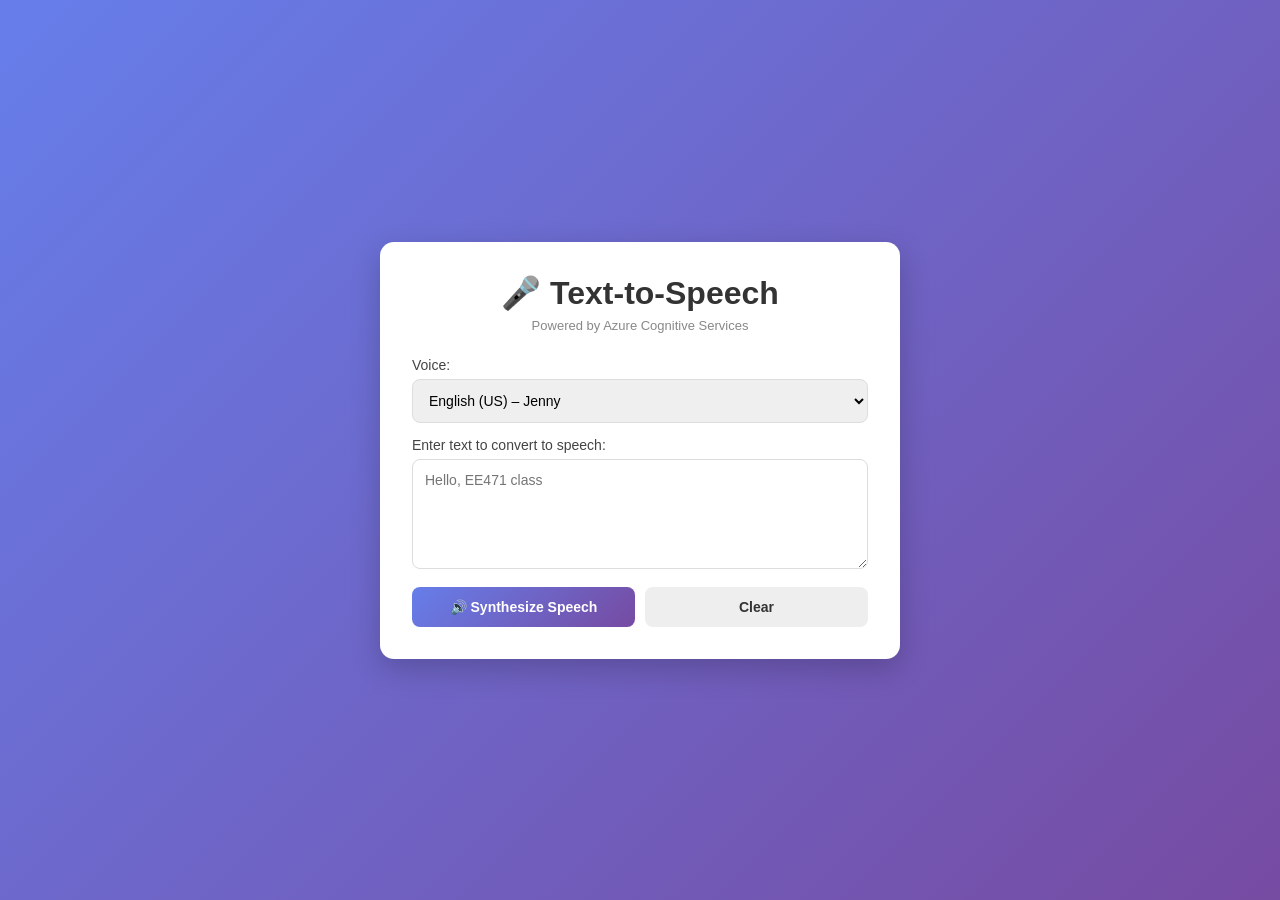
==== Week-5-Task-1/templates/index.html @ fc610a9e "Add text-to-speech Flask app with Azure Speech" ====
<!DOCTYPE html>
<html lang="en">
<head>
  <meta charset="UTF-8">
  <meta name="viewport" content="width=device-width, initial-scale=1.0">
  <title>Text-to-Speech</title>
  <style>
    * { box-sizing: border-box; }
    body {
      margin: 0; min-height: 100vh; display: flex; align-items: center; justify-content: center;
      font-family: "Segoe UI", Arial, sans-serif;
      background: linear-gradient(135deg, #667eea 0%, #764ba2 100%);
      padding: 16px;
    }
    .card {
      background: #fff; border-radius: 14px; padding: 32px; width: 100%; max-width: 520px;
      box-shadow: 0 10px 30px rgba(0,0,0,.2);
    }
    h1 { text-align: center; margin: 0; color: #333; }
    .subtitle { text-align: center; color: #888; font-size: 13px; margin: 6px 0 24px; }
    label { font-size: 14px; color: #444; display: block; margin-bottom: 6px; }
    textarea, select {
      width: 100%; padding: 12px; border: 1px solid #ddd; border-radius: 8px; font-size: 14px;
      font-family: inherit;
    }
    textarea { height: 110px; resize: vertical; }
    select { margin-bottom: 14px; }
    .buttons { display: flex; gap: 10px; margin-top: 14px; }
    button {
      flex: 1; padding: 12px; border: none; border-radius: 8px; font-size: 14px; cursor: pointer;
      font-weight: 600;
    }
    .primary { background: linear-gradient(135deg, #667eea, #764ba2); color: #fff; }
    .primary:disabled { opacity: .6; cursor: wait; }
    .secondary { background: #eee; color: #333; }
    .status { margin-top: 16px; padding: 12px; border-radius: 8px; font-size: 14px; text-align: center; display: none; }
    .status.ok { display: block; background: #e8f8ec; color: #2e7d32; border: 1px solid #c8ecd0; }
    .status.err { display: block; background: #fdecea; color: #c62828; border: 1px solid #f5c6c3; }
    .status.info { display: block; background: #eef2ff; color: #3949ab; border: 1px solid #d0d8ff; }
    .result { margin-top: 16px; padding: 16px; border: 1px solid #e5e5e5; border-radius: 8px; background: #fafafa; display: none; }
    .result h3 { margin: 0 0 10px; font-size: 15px; color: #444; }
    audio { width: 100%; }
    .download {
      display: block; text-align: center; margin-top: 12px; padding: 11px; border-radius: 8px;
      background: #3399ff; color: #fff; text-decoration: none; font-weight: 600; font-size: 14px;
    }
  </style>
</head>
<body>
  <div class="card">
    <h1>🎤 Text-to-Speech</h1>
    <p class="subtitle">Powered by Azure Cognitive Services</p>

    <label for="voice">Voice:</label>
    <select id="voice">
      <option value="en-US-JennyNeural">English (US) – Jenny</option>
      <option value="en-US-GuyNeural">English (US) – Guy</option>
      <option value="tr-TR-EmelNeural">Türkçe – Emel</option>
      <option value="tr-TR-AhmetNeural">Türkçe – Ahmet</option>
    </select>

    <label for="text">Enter text to convert to speech:</label>
    <textarea id="text" placeholder="Hello, EE471 class"></textarea>

    <div class="buttons">
      <button class="primary" id="synthBtn">🔊 Synthesize Speech</button>
      <button class="secondary" id="clearBtn">Clear</button>
    </div>

    <div class="status" id="status"></div>

    <div class="result" id="result">
      <h3>Generated Audio:</h3>
      <audio id="player" controls></audio>
      <a class="download" id="downloadLink" download="speech.wav">⬇ Download Audio</a>
    </div>
  </div>

  <script>
    const textEl = document.getElementById("text");
    const voiceEl = document.getElementById("voice");
    const synthBtn = document.getElementById("synthBtn");
    const statusEl = document.getElementById("status");
    const resultEl = document.getElementById("result");
    const player = document.getElementById("player");
    const downloadLink = document.getElementById("downloadLink");
    let currentUrl = null;

    function showStatus(msg, type) {
      statusEl.textContent = msg;
      statusEl.className = "status " + type;
    }

    // Send text to Flask, receive a .wav file back
    synthBtn.addEventListener("click", async () => {
      const text = textEl.value.trim();
      if (!text) { showStatus("Please enter some text.", "err"); return; }

      synthBtn.disabled = true;
      showStatus("Synthesizing...", "info");

      try {
        const res = await fetch("/synthesize", {
          method: "POST",
          headers: { "Content-Type": "application/json" },
          body: JSON.stringify({ text, voice: voiceEl.value })
        });

        if (!res.ok) {
          const err = await res.json().catch(() => ({}));
          throw new Error(err.error || "Server error");
        }

        const blob = await res.blob();
        if (currentUrl) URL.revokeObjectURL(currentUrl);
        currentUrl = URL.createObjectURL(blob);

        player.src = currentUrl;
        downloadLink.href = currentUrl;
        resultEl.style.display = "block";
        player.play();
        showStatus("✓ Speech synthesized successfully!", "ok");
      } catch (e) {
        showStatus("✗ " + e.message, "err");
      } finally {
        synthBtn.disabled = false;
      }
    });

    document.getElementById("clearBtn").addEventListener("click", () => {
      textEl.value = "";
      statusEl.className = "status";
      resultEl.style.display = "none";
      player.removeAttribute("src");
    });
  </script>
</body>
</html>
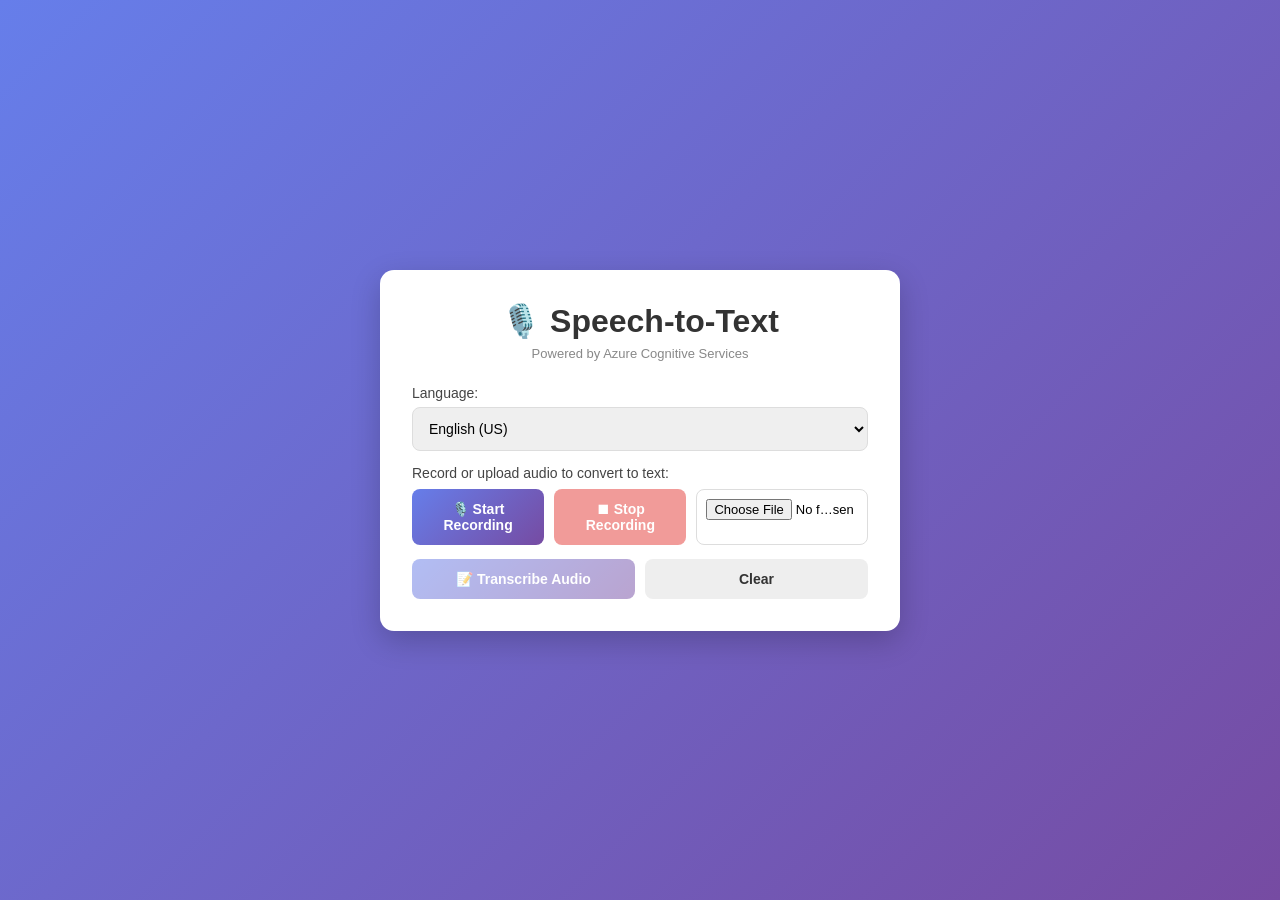
==== commit d10d03a6: "Add speech-to-text Flask app with Azure Speech" ====
--- a/Week-5-Task-1/templates/index.html
+++ b/Week-5-Task-1/templates/index.html
@@ -3,7 +3,7 @@
 <head>
   <meta charset="UTF-8">
   <meta name="viewport" content="width=device-width, initial-scale=1.0">
-  <title>Text-to-Speech</title>
+  <title>Speech-to-Text</title>
   <style>
     * { box-sizing: border-box; }
     body {
@@ -19,119 +19,215 @@
     h1 { text-align: center; margin: 0; color: #333; }
     .subtitle { text-align: center; color: #888; font-size: 13px; margin: 6px 0 24px; }
     label { font-size: 14px; color: #444; display: block; margin-bottom: 6px; }
-    textarea, select {
+    select {
       width: 100%; padding: 12px; border: 1px solid #ddd; border-radius: 8px; font-size: 14px;
-      font-family: inherit;
-    }
-    textarea { height: 110px; resize: vertical; }
-    select { margin-bottom: 14px; }
-    .buttons { display: flex; gap: 10px; margin-top: 14px; }
+      font-family: inherit; margin-bottom: 14px;
+    }
+    .row { display: flex; gap: 10px; margin-top: 8px; flex-wrap: wrap; }
     button {
       flex: 1; padding: 12px; border: none; border-radius: 8px; font-size: 14px; cursor: pointer;
       font-weight: 600;
     }
+    button:disabled { opacity: .5; cursor: not-allowed; }
     .primary { background: linear-gradient(135deg, #667eea, #764ba2); color: #fff; }
-    .primary:disabled { opacity: .6; cursor: wait; }
+    .danger { background: #e53935; color: #fff; }
     .secondary { background: #eee; color: #333; }
+    .file-input {
+      flex: 1.4; padding: 9px; border: 1px solid #ddd; border-radius: 8px; font-size: 13px; min-width: 0;
+    }
     .status { margin-top: 16px; padding: 12px; border-radius: 8px; font-size: 14px; text-align: center; display: none; }
     .status.ok { display: block; background: #e8f8ec; color: #2e7d32; border: 1px solid #c8ecd0; }
     .status.err { display: block; background: #fdecea; color: #c62828; border: 1px solid #f5c6c3; }
     .status.info { display: block; background: #eef2ff; color: #3949ab; border: 1px solid #d0d8ff; }
-    .result { margin-top: 16px; padding: 16px; border: 1px solid #e5e5e5; border-radius: 8px; background: #fafafa; display: none; }
+    .status.rec { display: block; background: #fdecea; color: #c62828; border: 1px solid #f5c6c3; text-align: left; }
+    .dot { display: inline-block; width: 9px; height: 9px; border-radius: 50%; background: #e53935; margin-right: 6px;
+           animation: blink 1s infinite; }
+    @keyframes blink { 50% { opacity: .2; } }
+    audio { width: 100%; margin-top: 14px; display: none; }
+    .result { margin-top: 16px; padding: 16px; border: 1px solid #cfe0ff; border-radius: 8px; background: #f3f8ff; display: none; }
     .result h3 { margin: 0 0 10px; font-size: 15px; color: #444; }
-    audio { width: 100%; }
-    .download {
-      display: block; text-align: center; margin-top: 12px; padding: 11px; border-radius: 8px;
-      background: #3399ff; color: #fff; text-decoration: none; font-weight: 600; font-size: 14px;
-    }
+    .transcript { background: #fff; border: 1px solid #e3e3e3; border-radius: 6px; padding: 12px; font-size: 14px;
+                  color: #333; min-height: 44px; white-space: pre-wrap; }
+    .copy { margin-top: 10px; flex: none; padding: 8px 14px; background: #eee; color: #333; }
   </style>
 </head>
 <body>
   <div class="card">
-    <h1>🎤 Text-to-Speech</h1>
+    <h1>🎙️ Speech-to-Text</h1>
     <p class="subtitle">Powered by Azure Cognitive Services</p>
 
-    <label for="voice">Voice:</label>
-    <select id="voice">
-      <option value="en-US-JennyNeural">English (US) – Jenny</option>
-      <option value="en-US-GuyNeural">English (US) – Guy</option>
-      <option value="tr-TR-EmelNeural">Türkçe – Emel</option>
-      <option value="tr-TR-AhmetNeural">Türkçe – Ahmet</option>
+    <label for="language">Language:</label>
+    <select id="language">
+      <option value="en-US">English (US)</option>
+      <option value="tr-TR">Türkçe</option>
     </select>
 
-    <label for="text">Enter text to convert to speech:</label>
-    <textarea id="text" placeholder="Hello, EE471 class"></textarea>
-
-    <div class="buttons">
-      <button class="primary" id="synthBtn">🔊 Synthesize Speech</button>
+    <label>Record or upload audio to convert to text:</label>
+    <div class="row">
+      <button class="primary" id="startBtn">🎙️ Start Recording</button>
+      <button class="danger" id="stopBtn" disabled>⏹ Stop Recording</button>
+      <input class="file-input" type="file" id="fileInput" accept="audio/*">
+    </div>
+
+    <audio id="preview" controls></audio>
+
+    <div class="status" id="status"></div>
+
+    <div class="row" style="margin-top:14px">
+      <button class="primary" id="transcribeBtn" disabled>📝 Transcribe Audio</button>
       <button class="secondary" id="clearBtn">Clear</button>
     </div>
 
-    <div class="status" id="status"></div>
-
     <div class="result" id="result">
-      <h3>Generated Audio:</h3>
-      <audio id="player" controls></audio>
-      <a class="download" id="downloadLink" download="speech.wav">⬇ Download Audio</a>
+      <h3>Transcription:</h3>
+      <div class="transcript" id="transcript"></div>
+      <button class="copy" id="copyBtn">📋 Copy Text</button>
     </div>
   </div>
 
   <script>
-    const textEl = document.getElementById("text");
-    const voiceEl = document.getElementById("voice");
-    const synthBtn = document.getElementById("synthBtn");
+    const startBtn = document.getElementById("startBtn");
+    const stopBtn = document.getElementById("stopBtn");
+    const fileInput = document.getElementById("fileInput");
+    const transcribeBtn = document.getElementById("transcribeBtn");
+    const preview = document.getElementById("preview");
     const statusEl = document.getElementById("status");
     const resultEl = document.getElementById("result");
-    const player = document.getElementById("player");
-    const downloadLink = document.getElementById("downloadLink");
-    let currentUrl = null;
+    const transcriptEl = document.getElementById("transcript");
+    const languageEl = document.getElementById("language");
+
+    let recorder = null;     // MediaRecorder
+    let chunks = [];         // recorded pieces
+    let currentAudio = null; // Blob/File that will be transcribed
 
     function showStatus(msg, type) {
-      statusEl.textContent = msg;
+      statusEl.innerHTML = msg;
       statusEl.className = "status " + type;
     }
 
-    // Send text to Flask, receive a .wav file back
-    synthBtn.addEventListener("click", async () => {
-      const text = textEl.value.trim();
-      if (!text) { showStatus("Please enter some text.", "err"); return; }
-
-      synthBtn.disabled = true;
-      showStatus("Synthesizing...", "info");
-
+    function setAudio(blob) {
+      currentAudio = blob;
+      preview.src = URL.createObjectURL(blob);
+      preview.style.display = "block";
+      transcribeBtn.disabled = false;
+    }
+
+    // --- 1) Microphone recording ---------------------------------------------
+    startBtn.addEventListener("click", async () => {
       try {
-        const res = await fetch("/synthesize", {
-          method: "POST",
-          headers: { "Content-Type": "application/json" },
-          body: JSON.stringify({ text, voice: voiceEl.value })
-        });
-
-        if (!res.ok) {
-          const err = await res.json().catch(() => ({}));
-          throw new Error(err.error || "Server error");
-        }
-
-        const blob = await res.blob();
-        if (currentUrl) URL.revokeObjectURL(currentUrl);
-        currentUrl = URL.createObjectURL(blob);
-
-        player.src = currentUrl;
-        downloadLink.href = currentUrl;
+        const stream = await navigator.mediaDevices.getUserMedia({ audio: true });
+        recorder = new MediaRecorder(stream);
+        chunks = [];
+        recorder.ondataavailable = e => { if (e.data.size > 0) chunks.push(e.data); };
+        recorder.onstop = () => {
+          stream.getTracks().forEach(t => t.stop());           // release the mic
+          setAudio(new Blob(chunks, { type: recorder.mimeType }));
+          showStatus("Recording finished. Press “Transcribe Audio”.", "info");
+        };
+        recorder.start();
+        fileInput.value = "";
+        startBtn.disabled = true;
+        stopBtn.disabled = false;
+        transcribeBtn.disabled = true;
+        showStatus('<span class="dot"></span>Recording...', "rec");
+      } catch (e) {
+        showStatus("✗ Microphone access denied: " + e.message, "err");
+      }
+    });
+
+    stopBtn.addEventListener("click", () => {
+      if (recorder && recorder.state === "recording") recorder.stop();
+      startBtn.disabled = false;
+      stopBtn.disabled = true;
+    });
+
+    // --- 2) File upload ------------------------------------------------------
+    fileInput.addEventListener("change", () => {
+      if (fileInput.files.length) {
+        setAudio(fileInput.files[0]);
+        showStatus("File selected: " + fileInput.files[0].name, "info");
+      }
+    });
+
+    // --- 3) Convert any audio (webm, mp4, mp3, wav...) to 16 kHz mono WAV -----
+    // Azure reads WAV most reliably, so we convert in the browser (no ffmpeg needed).
+    async function toWav16k(blob) {
+      const ctx = new AudioContext();
+      const decoded = await ctx.decodeAudioData(await blob.arrayBuffer());
+      ctx.close();
+
+      const rate = 16000;
+      const offline = new OfflineAudioContext(1, Math.ceil(decoded.duration * rate), rate);
+      const src = offline.createBufferSource();
+      src.buffer = decoded;
+      src.connect(offline.destination);
+      src.start();
+      const rendered = await offline.startRendering();
+      return encodeWav(rendered.getChannelData(0), rate);
+    }
+
+    function encodeWav(samples, rate) {
+      const buffer = new ArrayBuffer(44 + samples.length * 2);
+      const view = new DataView(buffer);
+      const writeStr = (off, s) => { for (let i = 0; i < s.length; i++) view.setUint8(off + i, s.charCodeAt(i)); };
+
+      writeStr(0, "RIFF"); view.setUint32(4, 36 + samples.length * 2, true); writeStr(8, "WAVE");
+      writeStr(12, "fmt "); view.setUint32(16, 16, true); view.setUint16(20, 1, true);  // PCM
+      view.setUint16(22, 1, true);                                                     // mono
+      view.setUint32(24, rate, true); view.setUint32(28, rate * 2, true);
+      view.setUint16(32, 2, true); view.setUint16(34, 16, true);                       // 16-bit
+      writeStr(36, "data"); view.setUint32(40, samples.length * 2, true);
+
+      let off = 44;
+      for (let i = 0; i < samples.length; i++, off += 2) {
+        const s = Math.max(-1, Math.min(1, samples[i]));
+        view.setInt16(off, s < 0 ? s * 0x8000 : s * 0x7FFF, true);
+      }
+      return new Blob([view], { type: "audio/wav" });
+    }
+
+    // --- 4) Send to Flask and show the text ----------------------------------
+    transcribeBtn.addEventListener("click", async () => {
+      if (!currentAudio) { showStatus("Please record or upload audio first.", "err"); return; }
+
+      transcribeBtn.disabled = true;
+      showStatus("Transcribing...", "info");
+
+      try {
+        const wav = await toWav16k(currentAudio);
+        const form = new FormData();
+        form.append("audio", wav, "audio.wav");
+        form.append("language", languageEl.value);
+
+        const res = await fetch("/transcribe", { method: "POST", body: form });
+        const data = await res.json().catch(() => ({}));
+        if (!res.ok) throw new Error(data.error || "Server error");
+
+        transcriptEl.textContent = data.text;
         resultEl.style.display = "block";
-        player.play();
-        showStatus("✓ Speech synthesized successfully!", "ok");
+        showStatus("✓ Audio transcribed successfully!", "ok");
       } catch (e) {
         showStatus("✗ " + e.message, "err");
       } finally {
-        synthBtn.disabled = false;
-      }
+        transcribeBtn.disabled = false;
+      }
+    });
+
+    // --- 5) Copy & Clear -----------------------------------------------------
+    document.getElementById("copyBtn").addEventListener("click", async () => {
+      await navigator.clipboard.writeText(transcriptEl.textContent);
+      showStatus("✓ Copied to clipboard!", "ok");
     });
 
     document.getElementById("clearBtn").addEventListener("click", () => {
-      textEl.value = "";
+      currentAudio = null;
+      fileInput.value = "";
+      preview.removeAttribute("src");
+      preview.style.display = "none";
+      resultEl.style.display = "none";
+      transcriptEl.textContent = "";
       statusEl.className = "status";
-      resultEl.style.display = "none";
-      player.removeAttribute("src");
+      transcribeBtn.disabled = true;
     });
   </script>
 </body>
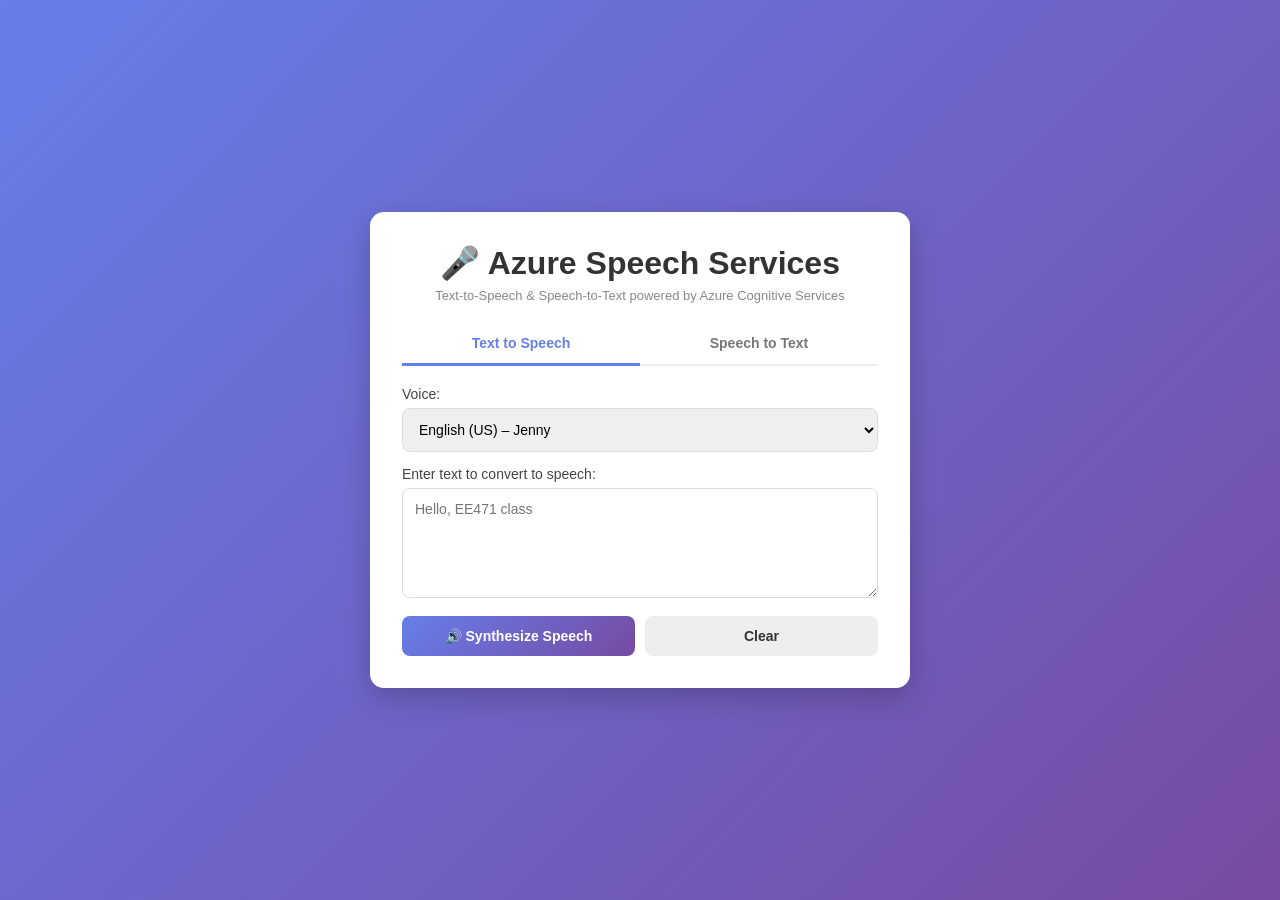
==== commit bf08755e: "Merge speech-to-text into main: resolve conflicts, combine TTS and STT in one tabbed app" ====
--- a/Week-5-Task-1/templates/index.html
+++ b/Week-5-Task-1/templates/index.html
@@ -3,7 +3,7 @@
 <head>
   <meta charset="UTF-8">
   <meta name="viewport" content="width=device-width, initial-scale=1.0">
-  <title>Speech-to-Text</title>
+  <title>Azure Speech Services</title>
   <style>
     * { box-sizing: border-box; }
     body {
@@ -13,17 +13,30 @@
       padding: 16px;
     }
     .card {
-      background: #fff; border-radius: 14px; padding: 32px; width: 100%; max-width: 520px;
+      background: #fff; border-radius: 14px; padding: 32px; width: 100%; max-width: 540px;
       box-shadow: 0 10px 30px rgba(0,0,0,.2);
     }
     h1 { text-align: center; margin: 0; color: #333; }
-    .subtitle { text-align: center; color: #888; font-size: 13px; margin: 6px 0 24px; }
+    .subtitle { text-align: center; color: #888; font-size: 13px; margin: 6px 0 20px; }
+
+    /* Tabs */
+    .tabs { display: flex; border-bottom: 2px solid #eee; margin-bottom: 20px; }
+    .tab {
+      flex: 1; padding: 12px; background: none; border: none; border-bottom: 3px solid transparent;
+      margin-bottom: -2px; font-size: 14px; font-weight: 600; color: #777; cursor: pointer; border-radius: 0;
+    }
+    .tab.active { color: #667eea; border-bottom-color: #667eea; }
+    .panel { display: none; }
+    .panel.active { display: block; }
+
     label { font-size: 14px; color: #444; display: block; margin-bottom: 6px; }
-    select {
+    textarea, select {
       width: 100%; padding: 12px; border: 1px solid #ddd; border-radius: 8px; font-size: 14px;
-      font-family: inherit; margin-bottom: 14px;
-    }
-    .row { display: flex; gap: 10px; margin-top: 8px; flex-wrap: wrap; }
+      font-family: inherit;
+    }
+    textarea { height: 110px; resize: vertical; }
+    select { margin-bottom: 14px; }
+    .row { display: flex; gap: 10px; margin-top: 14px; flex-wrap: wrap; }
     button {
       flex: 1; padding: 12px; border: none; border-radius: 8px; font-size: 14px; cursor: pointer;
       font-weight: 600;
@@ -32,9 +45,8 @@
     .primary { background: linear-gradient(135deg, #667eea, #764ba2); color: #fff; }
     .danger { background: #e53935; color: #fff; }
     .secondary { background: #eee; color: #333; }
-    .file-input {
-      flex: 1.4; padding: 9px; border: 1px solid #ddd; border-radius: 8px; font-size: 13px; min-width: 0;
-    }
+    .file-input { flex: 1.4; padding: 9px; border: 1px solid #ddd; border-radius: 8px; font-size: 13px; min-width: 0; }
+
     .status { margin-top: 16px; padding: 12px; border-radius: 8px; font-size: 14px; text-align: center; display: none; }
     .status.ok { display: block; background: #e8f8ec; color: #2e7d32; border: 1px solid #c8ecd0; }
     .status.err { display: block; background: #fdecea; color: #c62828; border: 1px solid #f5c6c3; }
@@ -43,9 +55,16 @@
     .dot { display: inline-block; width: 9px; height: 9px; border-radius: 50%; background: #e53935; margin-right: 6px;
            animation: blink 1s infinite; }
     @keyframes blink { 50% { opacity: .2; } }
-    audio { width: 100%; margin-top: 14px; display: none; }
-    .result { margin-top: 16px; padding: 16px; border: 1px solid #cfe0ff; border-radius: 8px; background: #f3f8ff; display: none; }
+
+    .result { margin-top: 16px; padding: 16px; border: 1px solid #e5e5e5; border-radius: 8px; background: #fafafa; display: none; }
+    .result.blue { border-color: #cfe0ff; background: #f3f8ff; }
     .result h3 { margin: 0 0 10px; font-size: 15px; color: #444; }
+    audio { width: 100%; }
+    #sttPreview { margin-top: 14px; display: none; }
+    .download {
+      display: block; text-align: center; margin-top: 12px; padding: 11px; border-radius: 8px;
+      background: #3399ff; color: #fff; text-decoration: none; font-weight: 600; font-size: 14px;
+    }
     .transcript { background: #fff; border: 1px solid #e3e3e3; border-radius: 6px; padding: 12px; font-size: 14px;
                   color: #333; min-height: 44px; white-space: pre-wrap; }
     .copy { margin-top: 10px; flex: none; padding: 8px 14px; background: #eee; color: #333; }
@@ -53,67 +72,151 @@
 </head>
 <body>
   <div class="card">
-    <h1>🎙️ Speech-to-Text</h1>
-    <p class="subtitle">Powered by Azure Cognitive Services</p>
-
-    <label for="language">Language:</label>
-    <select id="language">
-      <option value="en-US">English (US)</option>
-      <option value="tr-TR">Türkçe</option>
-    </select>
-
-    <label>Record or upload audio to convert to text:</label>
-    <div class="row">
-      <button class="primary" id="startBtn">🎙️ Start Recording</button>
-      <button class="danger" id="stopBtn" disabled>⏹ Stop Recording</button>
-      <input class="file-input" type="file" id="fileInput" accept="audio/*">
+    <h1>🎤 Azure Speech Services</h1>
+    <p class="subtitle">Text-to-Speech &amp; Speech-to-Text powered by Azure Cognitive Services</p>
+
+    <div class="tabs">
+      <button class="tab active" data-panel="ttsPanel">Text to Speech</button>
+      <button class="tab" data-panel="sttPanel">Speech to Text</button>
     </div>
 
-    <audio id="preview" controls></audio>
-
-    <div class="status" id="status"></div>
-
-    <div class="row" style="margin-top:14px">
-      <button class="primary" id="transcribeBtn" disabled>📝 Transcribe Audio</button>
-      <button class="secondary" id="clearBtn">Clear</button>
-    </div>
-
-    <div class="result" id="result">
-      <h3>Transcription:</h3>
-      <div class="transcript" id="transcript"></div>
-      <button class="copy" id="copyBtn">📋 Copy Text</button>
-    </div>
+    <!-- ===================== TEXT TO SPEECH ===================== -->
+    <section class="panel active" id="ttsPanel">
+      <label for="voice">Voice:</label>
+      <select id="voice">
+        <option value="en-US-JennyNeural">English (US) – Jenny</option>
+        <option value="en-US-GuyNeural">English (US) – Guy</option>
+        <option value="tr-TR-EmelNeural">Türkçe – Emel</option>
+        <option value="tr-TR-AhmetNeural">Türkçe – Ahmet</option>
+      </select>
+
+      <label for="text">Enter text to convert to speech:</label>
+      <textarea id="text" placeholder="Hello, EE471 class"></textarea>
+
+      <div class="row">
+        <button class="primary" id="synthBtn">🔊 Synthesize Speech</button>
+        <button class="secondary" id="ttsClearBtn">Clear</button>
+      </div>
+
+      <div class="status" id="ttsStatus"></div>
+
+      <div class="result" id="ttsResult">
+        <h3>Generated Audio:</h3>
+        <audio id="ttsPlayer" controls></audio>
+        <a class="download" id="downloadLink" download="speech.wav">⬇ Download Audio</a>
+      </div>
+    </section>
+
+    <!-- ===================== SPEECH TO TEXT ===================== -->
+    <section class="panel" id="sttPanel">
+      <label for="language">Language:</label>
+      <select id="language">
+        <option value="en-US">English (US)</option>
+        <option value="tr-TR">Türkçe</option>
+      </select>
+
+      <label>Record or upload audio to convert to text:</label>
+      <div class="row" style="margin-top:0">
+        <button class="primary" id="startBtn">🎙️ Start Recording</button>
+        <button class="danger" id="stopBtn" disabled>⏹ Stop Recording</button>
+        <input class="file-input" type="file" id="fileInput" accept="audio/*">
+      </div>
+
+      <audio id="sttPreview" controls></audio>
+
+      <div class="status" id="sttStatus"></div>
+
+      <div class="row">
+        <button class="primary" id="transcribeBtn" disabled>📝 Transcribe Audio</button>
+        <button class="secondary" id="sttClearBtn">Clear</button>
+      </div>
+
+      <div class="result blue" id="sttResult">
+        <h3>Transcription:</h3>
+        <div class="transcript" id="transcript"></div>
+        <button class="copy" id="copyBtn">📋 Copy Text</button>
+      </div>
+    </section>
   </div>
 
   <script>
-    const startBtn = document.getElementById("startBtn");
-    const stopBtn = document.getElementById("stopBtn");
-    const fileInput = document.getElementById("fileInput");
-    const transcribeBtn = document.getElementById("transcribeBtn");
-    const preview = document.getElementById("preview");
-    const statusEl = document.getElementById("status");
-    const resultEl = document.getElementById("result");
-    const transcriptEl = document.getElementById("transcript");
-    const languageEl = document.getElementById("language");
-
+    const $ = id => document.getElementById(id);
+
+    function showStatus(el, msg, type) {
+      el.innerHTML = msg;
+      el.className = "status " + type;
+    }
+
+    // ---------------- Tabs ----------------
+    document.querySelectorAll(".tab").forEach(tab => {
+      tab.addEventListener("click", () => {
+        document.querySelectorAll(".tab").forEach(t => t.classList.remove("active"));
+        document.querySelectorAll(".panel").forEach(p => p.classList.remove("active"));
+        tab.classList.add("active");
+        $(tab.dataset.panel).classList.add("active");
+      });
+    });
+
+    // ================= TEXT TO SPEECH =================
+    let ttsUrl = null;
+
+    $("synthBtn").addEventListener("click", async () => {
+      const text = $("text").value.trim();
+      const status = $("ttsStatus");
+      if (!text) { showStatus(status, "Please enter some text.", "err"); return; }
+
+      $("synthBtn").disabled = true;
+      showStatus(status, "Synthesizing...", "info");
+
+      try {
+        const res = await fetch("/synthesize", {
+          method: "POST",
+          headers: { "Content-Type": "application/json" },
+          body: JSON.stringify({ text, voice: $("voice").value })
+        });
+        if (!res.ok) {
+          const err = await res.json().catch(() => ({}));
+          throw new Error(err.error || "Server error");
+        }
+
+        const blob = await res.blob();
+        if (ttsUrl) URL.revokeObjectURL(ttsUrl);
+        ttsUrl = URL.createObjectURL(blob);
+
+        $("ttsPlayer").src = ttsUrl;
+        $("downloadLink").href = ttsUrl;
+        $("ttsResult").style.display = "block";
+        $("ttsPlayer").play();
+        showStatus(status, "✓ Speech synthesized successfully!", "ok");
+      } catch (e) {
+        showStatus(status, "✗ " + e.message, "err");
+      } finally {
+        $("synthBtn").disabled = false;
+      }
+    });
+
+    $("ttsClearBtn").addEventListener("click", () => {
+      $("text").value = "";
+      $("ttsStatus").className = "status";
+      $("ttsResult").style.display = "none";
+      $("ttsPlayer").removeAttribute("src");
+    });
+
+    // ================= SPEECH TO TEXT =================
     let recorder = null;     // MediaRecorder
     let chunks = [];         // recorded pieces
     let currentAudio = null; // Blob/File that will be transcribed
 
-    function showStatus(msg, type) {
-      statusEl.innerHTML = msg;
-      statusEl.className = "status " + type;
-    }
-
     function setAudio(blob) {
       currentAudio = blob;
-      preview.src = URL.createObjectURL(blob);
-      preview.style.display = "block";
-      transcribeBtn.disabled = false;
-    }
-
-    // --- 1) Microphone recording ---------------------------------------------
-    startBtn.addEventListener("click", async () => {
+      $("sttPreview").src = URL.createObjectURL(blob);
+      $("sttPreview").style.display = "block";
+      $("transcribeBtn").disabled = false;
+    }
+
+    // 1) Microphone recording
+    $("startBtn").addEventListener("click", async () => {
+      const status = $("sttStatus");
       try {
         const stream = await navigator.mediaDevices.getUserMedia({ audio: true });
         recorder = new MediaRecorder(stream);
@@ -122,35 +225,35 @@
         recorder.onstop = () => {
           stream.getTracks().forEach(t => t.stop());           // release the mic
           setAudio(new Blob(chunks, { type: recorder.mimeType }));
-          showStatus("Recording finished. Press “Transcribe Audio”.", "info");
+          showStatus(status, "Recording finished. Press “Transcribe Audio”.", "info");
         };
         recorder.start();
-        fileInput.value = "";
-        startBtn.disabled = true;
-        stopBtn.disabled = false;
-        transcribeBtn.disabled = true;
-        showStatus('<span class="dot"></span>Recording...', "rec");
+        $("fileInput").value = "";
+        $("startBtn").disabled = true;
+        $("stopBtn").disabled = false;
+        $("transcribeBtn").disabled = true;
+        showStatus(status, '<span class="dot"></span>Recording...', "rec");
       } catch (e) {
-        showStatus("✗ Microphone access denied: " + e.message, "err");
-      }
-    });
-
-    stopBtn.addEventListener("click", () => {
+        showStatus(status, "✗ Microphone access denied: " + e.message, "err");
+      }
+    });
+
+    $("stopBtn").addEventListener("click", () => {
       if (recorder && recorder.state === "recording") recorder.stop();
-      startBtn.disabled = false;
-      stopBtn.disabled = true;
-    });
-
-    // --- 2) File upload ------------------------------------------------------
-    fileInput.addEventListener("change", () => {
-      if (fileInput.files.length) {
-        setAudio(fileInput.files[0]);
-        showStatus("File selected: " + fileInput.files[0].name, "info");
-      }
-    });
-
-    // --- 3) Convert any audio (webm, mp4, mp3, wav...) to 16 kHz mono WAV -----
-    // Azure reads WAV most reliably, so we convert in the browser (no ffmpeg needed).
+      $("startBtn").disabled = false;
+      $("stopBtn").disabled = true;
+    });
+
+    // 2) File upload
+    $("fileInput").addEventListener("change", () => {
+      const f = $("fileInput").files[0];
+      if (f) {
+        setAudio(f);
+        showStatus($("sttStatus"), "File selected: " + f.name, "info");
+      }
+    });
+
+    // 3) Convert any audio (webm, mp4, mp3, wav...) to 16 kHz mono WAV
     async function toWav16k(blob) {
       const ctx = new AudioContext();
       const decoded = await ctx.decodeAudioData(await blob.arrayBuffer());
@@ -186,48 +289,49 @@
       return new Blob([view], { type: "audio/wav" });
     }
 
-    // --- 4) Send to Flask and show the text ----------------------------------
-    transcribeBtn.addEventListener("click", async () => {
-      if (!currentAudio) { showStatus("Please record or upload audio first.", "err"); return; }
-
-      transcribeBtn.disabled = true;
-      showStatus("Transcribing...", "info");
+    // 4) Send to Flask and show the text
+    $("transcribeBtn").addEventListener("click", async () => {
+      const status = $("sttStatus");
+      if (!currentAudio) { showStatus(status, "Please record or upload audio first.", "err"); return; }
+
+      $("transcribeBtn").disabled = true;
+      showStatus(status, "Transcribing...", "info");
 
       try {
         const wav = await toWav16k(currentAudio);
         const form = new FormData();
         form.append("audio", wav, "audio.wav");
-        form.append("language", languageEl.value);
+        form.append("language", $("language").value);
 
         const res = await fetch("/transcribe", { method: "POST", body: form });
         const data = await res.json().catch(() => ({}));
         if (!res.ok) throw new Error(data.error || "Server error");
 
-        transcriptEl.textContent = data.text;
-        resultEl.style.display = "block";
-        showStatus("✓ Audio transcribed successfully!", "ok");
+        $("transcript").textContent = data.text;
+        $("sttResult").style.display = "block";
+        showStatus(status, "✓ Audio transcribed successfully!", "ok");
       } catch (e) {
-        showStatus("✗ " + e.message, "err");
+        showStatus(status, "✗ " + e.message, "err");
       } finally {
-        transcribeBtn.disabled = false;
-      }
-    });
-
-    // --- 5) Copy & Clear -----------------------------------------------------
-    document.getElementById("copyBtn").addEventListener("click", async () => {
-      await navigator.clipboard.writeText(transcriptEl.textContent);
-      showStatus("✓ Copied to clipboard!", "ok");
-    });
-
-    document.getElementById("clearBtn").addEventListener("click", () => {
+        $("transcribeBtn").disabled = false;
+      }
+    });
+
+    // 5) Copy & Clear
+    $("copyBtn").addEventListener("click", async () => {
+      await navigator.clipboard.writeText($("transcript").textContent);
+      showStatus($("sttStatus"), "✓ Copied to clipboard!", "ok");
+    });
+
+    $("sttClearBtn").addEventListener("click", () => {
       currentAudio = null;
-      fileInput.value = "";
-      preview.removeAttribute("src");
-      preview.style.display = "none";
-      resultEl.style.display = "none";
-      transcriptEl.textContent = "";
-      statusEl.className = "status";
-      transcribeBtn.disabled = true;
+      $("fileInput").value = "";
+      $("sttPreview").removeAttribute("src");
+      $("sttPreview").style.display = "none";
+      $("sttResult").style.display = "none";
+      $("transcript").textContent = "";
+      $("sttStatus").className = "status";
+      $("transcribeBtn").disabled = true;
     });
   </script>
 </body>
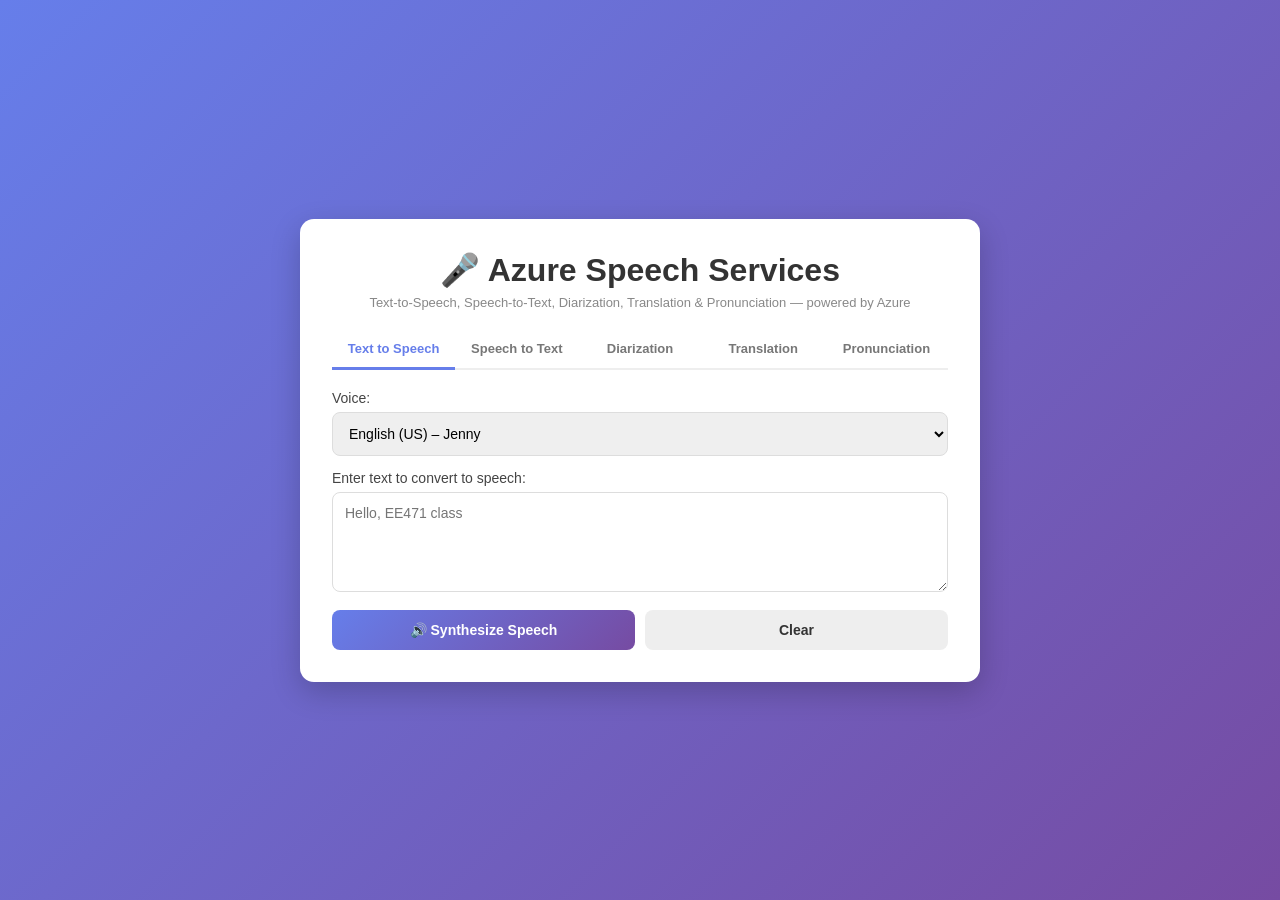
==== commit 6f3fe0d9: "Add diarization, speech translation and pronunciation assessment" ====
--- a/Week-5-Task-1/templates/index.html
+++ b/Week-5-Task-1/templates/index.html
@@ -13,29 +13,32 @@
       padding: 16px;
     }
     .card {
-      background: #fff; border-radius: 14px; padding: 32px; width: 100%; max-width: 540px;
+      background: #fff; border-radius: 14px; padding: 32px; width: 100%; max-width: 680px;
       box-shadow: 0 10px 30px rgba(0,0,0,.2);
     }
     h1 { text-align: center; margin: 0; color: #333; }
     .subtitle { text-align: center; color: #888; font-size: 13px; margin: 6px 0 20px; }
 
     /* Tabs */
-    .tabs { display: flex; border-bottom: 2px solid #eee; margin-bottom: 20px; }
+    .tabs { display: flex; flex-wrap: wrap; border-bottom: 2px solid #eee; margin-bottom: 20px; }
     .tab {
-      flex: 1; padding: 12px; background: none; border: none; border-bottom: 3px solid transparent;
-      margin-bottom: -2px; font-size: 14px; font-weight: 600; color: #777; cursor: pointer; border-radius: 0;
+      flex: 1; min-width: 110px; padding: 11px 6px; background: none; border: none; border-bottom: 3px solid transparent;
+      margin-bottom: -2px; font-size: 13px; font-weight: 600; color: #777; cursor: pointer; border-radius: 0;
     }
     .tab.active { color: #667eea; border-bottom-color: #667eea; }
     .panel { display: none; }
     .panel.active { display: block; }
+    .hint { font-size: 12.5px; color: #777; background: #f6f6fb; border-radius: 8px; padding: 10px 12px; margin: 0 0 14px; }
 
     label { font-size: 14px; color: #444; display: block; margin-bottom: 6px; }
     textarea, select {
       width: 100%; padding: 12px; border: 1px solid #ddd; border-radius: 8px; font-size: 14px;
       font-family: inherit;
     }
-    textarea { height: 110px; resize: vertical; }
+    textarea { height: 100px; resize: vertical; }
     select { margin-bottom: 14px; }
+    .two { display: flex; gap: 10px; }
+    .two > div { flex: 1; }
     .row { display: flex; gap: 10px; margin-top: 14px; flex-wrap: wrap; }
     button {
       flex: 1; padding: 12px; border: none; border-radius: 8px; font-size: 14px; cursor: pointer;
@@ -56,31 +59,56 @@
            animation: blink 1s infinite; }
     @keyframes blink { 50% { opacity: .2; } }
 
-    .result { margin-top: 16px; padding: 16px; border: 1px solid #e5e5e5; border-radius: 8px; background: #fafafa; display: none; }
-    .result.blue { border-color: #cfe0ff; background: #f3f8ff; }
+    .result { margin-top: 16px; padding: 16px; border: 1px solid #cfe0ff; border-radius: 8px; background: #f3f8ff; display: none; }
+    .result.grey { border-color: #e5e5e5; background: #fafafa; }
     .result h3 { margin: 0 0 10px; font-size: 15px; color: #444; }
+    .result h4 { margin: 14px 0 6px; font-size: 13px; color: #666; }
     audio { width: 100%; }
-    #sttPreview { margin-top: 14px; display: none; }
+    .preview { margin-top: 14px; display: none; }
     .download {
       display: block; text-align: center; margin-top: 12px; padding: 11px; border-radius: 8px;
       background: #3399ff; color: #fff; text-decoration: none; font-weight: 600; font-size: 14px;
     }
     .transcript { background: #fff; border: 1px solid #e3e3e3; border-radius: 6px; padding: 12px; font-size: 14px;
                   color: #333; min-height: 44px; white-space: pre-wrap; }
-    .copy { margin-top: 10px; flex: none; padding: 8px 14px; background: #eee; color: #333; }
+    .small-btn { margin-top: 10px; flex: none; padding: 8px 14px; background: #eee; color: #333; }
+
+    /* Diarization */
+    .seg { display: flex; gap: 10px; align-items: flex-start; padding: 8px 0; border-bottom: 1px solid #e8eefc; font-size: 14px; }
+    .seg:last-child { border-bottom: none; }
+    .speaker { flex: none; font-size: 12px; font-weight: 700; color: #fff; padding: 3px 9px; border-radius: 12px; }
+
+    /* Pronunciation */
+    .score { display: flex; align-items: center; gap: 10px; margin: 6px 0; font-size: 13px; }
+    .score .name { width: 110px; color: #555; }
+    .score .bar { flex: 1; height: 10px; background: #e6e9f2; border-radius: 6px; overflow: hidden; }
+    .score .fill { height: 100%; border-radius: 6px; }
+    .score .val { width: 38px; text-align: right; font-weight: 700; color: #333; }
+    .words { line-height: 2.1; font-size: 15px; }
+    .w { padding: 3px 6px; border-radius: 5px; margin-right: 3px; white-space: nowrap; }
+    .w.good { background: #e3f6e8; color: #1e7a34; }
+    .w.mid { background: #fff4d6; color: #8a6100; }
+    .w.bad { background: #fde3e1; color: #b3261e; }
+    .w.omit { background: #eee; color: #888; text-decoration: line-through; }
+    .w.insert { background: #ffe9d1; color: #a35200; text-decoration: underline wavy; }
+    .legend { font-size: 12px; color: #777; margin-top: 8px; }
+    .legend span { margin-right: 6px; }
   </style>
 </head>
 <body>
   <div class="card">
     <h1>🎤 Azure Speech Services</h1>
-    <p class="subtitle">Text-to-Speech &amp; Speech-to-Text powered by Azure Cognitive Services</p>
+    <p class="subtitle">Text-to-Speech, Speech-to-Text, Diarization, Translation &amp; Pronunciation — powered by Azure</p>
 
     <div class="tabs">
       <button class="tab active" data-panel="ttsPanel">Text to Speech</button>
       <button class="tab" data-panel="sttPanel">Speech to Text</button>
+      <button class="tab" data-panel="diaPanel">Diarization</button>
+      <button class="tab" data-panel="trPanel">Translation</button>
+      <button class="tab" data-panel="paPanel">Pronunciation</button>
     </div>
 
-    <!-- ===================== TEXT TO SPEECH ===================== -->
+    <!-- ===================== 1) TEXT TO SPEECH ===================== -->
     <section class="panel active" id="ttsPanel">
       <label for="voice">Voice:</label>
       <select id="voice">
@@ -100,41 +128,143 @@
 
       <div class="status" id="ttsStatus"></div>
 
-      <div class="result" id="ttsResult">
+      <div class="result grey" id="ttsResult">
         <h3>Generated Audio:</h3>
         <audio id="ttsPlayer" controls></audio>
         <a class="download" id="downloadLink" download="speech.wav">⬇ Download Audio</a>
       </div>
     </section>
 
-    <!-- ===================== SPEECH TO TEXT ===================== -->
+    <!-- ===================== 2) SPEECH TO TEXT ===================== -->
     <section class="panel" id="sttPanel">
-      <label for="language">Language:</label>
-      <select id="language">
+      <label for="sttLang">Language:</label>
+      <select id="sttLang">
         <option value="en-US">English (US)</option>
         <option value="tr-TR">Türkçe</option>
       </select>
 
       <label>Record or upload audio to convert to text:</label>
-      <div class="row" style="margin-top:0">
-        <button class="primary" id="startBtn">🎙️ Start Recording</button>
-        <button class="danger" id="stopBtn" disabled>⏹ Stop Recording</button>
-        <input class="file-input" type="file" id="fileInput" accept="audio/*">
-      </div>
-
-      <audio id="sttPreview" controls></audio>
-
+      <div class="audio-input" data-name="stt"></div>
+
+      <div class="row">
+        <button class="primary" id="sttGo" disabled>📝 Transcribe Audio</button>
+        <button class="secondary" id="sttClear">Clear</button>
+      </div>
       <div class="status" id="sttStatus"></div>
 
+      <div class="result" id="sttResult">
+        <h3>Transcription:</h3>
+        <div class="transcript" id="sttText"></div>
+        <button class="small-btn" id="sttCopy">📋 Copy Text</button>
+      </div>
+    </section>
+
+    <!-- ===================== 3) DIARIZATION ===================== -->
+    <section class="panel" id="diaPanel">
+      <p class="hint">Real-time diarization separates <b>who said what</b>. Record a conversation with two or more people
+        (or upload one) and each sentence is labelled with its speaker.</p>
+
+      <label for="diaLang">Language:</label>
+      <select id="diaLang">
+        <option value="en-US">English (US)</option>
+        <option value="tr-TR">Türkçe</option>
+      </select>
+
+      <label>Record or upload a conversation:</label>
+      <div class="audio-input" data-name="dia"></div>
+
       <div class="row">
-        <button class="primary" id="transcribeBtn" disabled>📝 Transcribe Audio</button>
-        <button class="secondary" id="sttClearBtn">Clear</button>
-      </div>
-
-      <div class="result blue" id="sttResult">
-        <h3>Transcription:</h3>
-        <div class="transcript" id="transcript"></div>
-        <button class="copy" id="copyBtn">📋 Copy Text</button>
+        <button class="primary" id="diaGo" disabled>👥 Identify Speakers</button>
+        <button class="secondary" id="diaClear">Clear</button>
+      </div>
+      <div class="status" id="diaStatus"></div>
+
+      <div class="result" id="diaResult">
+        <h3>Conversation:</h3>
+        <div id="diaList"></div>
+      </div>
+    </section>
+
+    <!-- ===================== 4) TRANSLATION ===================== -->
+    <section class="panel" id="trPanel">
+      <p class="hint">Speak in one language and get the text — and the voice — in another.</p>
+
+      <div class="two">
+        <div>
+          <label for="trFrom">Spoken language:</label>
+          <select id="trFrom">
+            <option value="tr-TR">Türkçe</option>
+            <option value="en-US">English (US)</option>
+            <option value="de-DE">Deutsch</option>
+            <option value="fr-FR">Français</option>
+            <option value="es-ES">Español</option>
+          </select>
+        </div>
+        <div>
+          <label for="trTo">Translate to:</label>
+          <select id="trTo">
+            <option value="en">English</option>
+            <option value="tr">Türkçe</option>
+            <option value="de">Deutsch</option>
+            <option value="fr">Français</option>
+            <option value="es">Español</option>
+          </select>
+        </div>
+      </div>
+
+      <label>Record or upload speech:</label>
+      <div class="audio-input" data-name="tr"></div>
+
+      <div class="row">
+        <button class="primary" id="trGo" disabled>🌍 Translate Speech</button>
+        <button class="secondary" id="trClear">Clear</button>
+      </div>
+      <div class="status" id="trStatus"></div>
+
+      <div class="result" id="trResult">
+        <h4>Original:</h4>
+        <div class="transcript" id="trOriginal"></div>
+        <h4>Translation:</h4>
+        <div class="transcript" id="trTranslation"></div>
+        <button class="small-btn" id="trSpeak">🔊 Speak Translation</button>
+        <audio id="trPlayer" class="preview" controls></audio>
+      </div>
+    </section>
+
+    <!-- ===================== 5) PRONUNCIATION ===================== -->
+    <section class="panel" id="paPanel">
+      <p class="hint">Read the sentence below out loud. Azure scores your accuracy, fluency, completeness
+        and prosody, and colours every word.</p>
+
+      <label for="paLang">Language:</label>
+      <select id="paLang">
+        <option value="en-US">English (US)</option>
+        <option value="en-GB">English (UK)</option>
+      </select>
+
+      <label for="paRef">Reference sentence:</label>
+      <textarea id="paRef">The quick brown fox jumps over the lazy dog.</textarea>
+
+      <label style="margin-top:12px">Record yourself reading it (or upload):</label>
+      <div class="audio-input" data-name="pa"></div>
+
+      <div class="row">
+        <button class="primary" id="paGo" disabled>🎯 Assess Pronunciation</button>
+        <button class="secondary" id="paClear">Clear</button>
+      </div>
+      <div class="status" id="paStatus"></div>
+
+      <div class="result" id="paResult">
+        <h3>Scores:</h3>
+        <div id="paScores"></div>
+        <h4>Word by word:</h4>
+        <div class="words" id="paWords"></div>
+        <div class="legend">
+          <span class="w good">≥ 80</span><span class="w mid">60–79</span><span class="w bad">&lt; 60</span>
+          <span class="w omit">omitted</span><span class="w insert">inserted</span>
+        </div>
+        <h4>What Azure heard:</h4>
+        <div class="transcript" id="paHeard"></div>
       </div>
     </section>
   </div>
@@ -160,6 +290,19 @@
     // ================= TEXT TO SPEECH =================
     let ttsUrl = null;
 
+    async function synthesize(text, voice) {
+      const res = await fetch("/synthesize", {
+        method: "POST",
+        headers: { "Content-Type": "application/json" },
+        body: JSON.stringify({ text, voice })
+      });
+      if (!res.ok) {
+        const err = await res.json().catch(() => ({}));
+        throw new Error(err.error || "Server error");
+      }
+      return URL.createObjectURL(await res.blob());
+    }
+
     $("synthBtn").addEventListener("click", async () => {
       const text = $("text").value.trim();
       const status = $("ttsStatus");
@@ -167,22 +310,9 @@
 
       $("synthBtn").disabled = true;
       showStatus(status, "Synthesizing...", "info");
-
       try {
-        const res = await fetch("/synthesize", {
-          method: "POST",
-          headers: { "Content-Type": "application/json" },
-          body: JSON.stringify({ text, voice: $("voice").value })
-        });
-        if (!res.ok) {
-          const err = await res.json().catch(() => ({}));
-          throw new Error(err.error || "Server error");
-        }
-
-        const blob = await res.blob();
         if (ttsUrl) URL.revokeObjectURL(ttsUrl);
-        ttsUrl = URL.createObjectURL(blob);
-
+        ttsUrl = await synthesize(text, $("voice").value);
         $("ttsPlayer").src = ttsUrl;
         $("downloadLink").href = ttsUrl;
         $("ttsResult").style.display = "block";
@@ -202,58 +332,87 @@
       $("ttsPlayer").removeAttribute("src");
     });
 
-    // ================= SPEECH TO TEXT =================
-    let recorder = null;     // MediaRecorder
-    let chunks = [];         // recorded pieces
-    let currentAudio = null; // Blob/File that will be transcribed
-
-    function setAudio(blob) {
-      currentAudio = blob;
-      $("sttPreview").src = URL.createObjectURL(blob);
-      $("sttPreview").style.display = "block";
-      $("transcribeBtn").disabled = false;
-    }
-
-    // 1) Microphone recording
-    $("startBtn").addEventListener("click", async () => {
-      const status = $("sttStatus");
-      try {
-        const stream = await navigator.mediaDevices.getUserMedia({ audio: true });
-        recorder = new MediaRecorder(stream);
-        chunks = [];
-        recorder.ondataavailable = e => { if (e.data.size > 0) chunks.push(e.data); };
-        recorder.onstop = () => {
-          stream.getTracks().forEach(t => t.stop());           // release the mic
-          setAudio(new Blob(chunks, { type: recorder.mimeType }));
-          showStatus(status, "Recording finished. Press “Transcribe Audio”.", "info");
-        };
-        recorder.start();
-        $("fileInput").value = "";
-        $("startBtn").disabled = true;
-        $("stopBtn").disabled = false;
-        $("transcribeBtn").disabled = true;
-        showStatus(status, '<span class="dot"></span>Recording...', "rec");
-      } catch (e) {
-        showStatus(status, "✗ Microphone access denied: " + e.message, "err");
+    // ================= SHARED: audio input (record / upload) =================
+    // Every speech tab uses the same Record / Stop / Choose File block.
+    // makeAudioInput builds it inside <div class="audio-input" data-name="..."> and
+    // remembers the chosen audio for that tab.
+    const audioInputs = {};
+
+    function makeAudioInput(box) {
+      const name = box.dataset.name;
+      box.innerHTML = `
+        <div class="row" style="margin-top:0">
+          <button class="primary rec-start">🎙️ Start Recording</button>
+          <button class="danger rec-stop" disabled>⏹ Stop Recording</button>
+          <input class="file-input" type="file" accept="audio/*">
+        </div>
+        <audio class="preview" controls></audio>`;
+
+      const startBtn = box.querySelector(".rec-start");
+      const stopBtn = box.querySelector(".rec-stop");
+      const fileInput = box.querySelector("input");
+      const preview = box.querySelector("audio");
+      const goBtn = $(name + "Go");
+      const status = $(name + "Status");
+
+      const state = { blob: null, recorder: null, chunks: [] };
+
+      function setAudio(blob) {
+        state.blob = blob;
+        preview.src = URL.createObjectURL(blob);
+        preview.style.display = "block";
+        goBtn.disabled = false;
       }
-    });
-
-    $("stopBtn").addEventListener("click", () => {
-      if (recorder && recorder.state === "recording") recorder.stop();
-      $("startBtn").disabled = false;
-      $("stopBtn").disabled = true;
-    });
-
-    // 2) File upload
-    $("fileInput").addEventListener("change", () => {
-      const f = $("fileInput").files[0];
-      if (f) {
-        setAudio(f);
-        showStatus($("sttStatus"), "File selected: " + f.name, "info");
-      }
-    });
-
-    // 3) Convert any audio (webm, mp4, mp3, wav...) to 16 kHz mono WAV
+
+      startBtn.addEventListener("click", async () => {
+        try {
+          const stream = await navigator.mediaDevices.getUserMedia({ audio: true });
+          state.recorder = new MediaRecorder(stream);
+          state.chunks = [];
+          state.recorder.ondataavailable = e => { if (e.data.size > 0) state.chunks.push(e.data); };
+          state.recorder.onstop = () => {
+            stream.getTracks().forEach(t => t.stop());       // release the mic
+            setAudio(new Blob(state.chunks, { type: state.recorder.mimeType }));
+            showStatus(status, "Recording finished. Press the button below.", "info");
+          };
+          state.recorder.start();
+          fileInput.value = "";
+          startBtn.disabled = true;
+          stopBtn.disabled = false;
+          goBtn.disabled = true;
+          showStatus(status, '<span class="dot"></span>Recording...', "rec");
+        } catch (e) {
+          showStatus(status, "✗ Microphone access denied: " + e.message, "err");
+        }
+      });
+
+      stopBtn.addEventListener("click", () => {
+        if (state.recorder && state.recorder.state === "recording") state.recorder.stop();
+        startBtn.disabled = false;
+        stopBtn.disabled = true;
+      });
+
+      fileInput.addEventListener("change", () => {
+        const f = fileInput.files[0];
+        if (f) { setAudio(f); showStatus(status, "File selected: " + f.name, "info"); }
+      });
+
+      state.reset = () => {
+        state.blob = null;
+        fileInput.value = "";
+        preview.removeAttribute("src");
+        preview.style.display = "none";
+        goBtn.disabled = true;
+        status.className = "status";
+      };
+
+      audioInputs[name] = state;
+    }
+
+    document.querySelectorAll(".audio-input").forEach(makeAudioInput);
+
+    // ================= SHARED: convert any audio to 16 kHz mono WAV =================
+    // Azure reads WAV most reliably, so we convert in the browser (no ffmpeg needed).
     async function toWav16k(blob) {
       const ctx = new AudioContext();
       const decoded = await ctx.decodeAudioData(await blob.arrayBuffer());
@@ -289,49 +448,174 @@
       return new Blob([view], { type: "audio/wav" });
     }
 
-    // 4) Send to Flask and show the text
-    $("transcribeBtn").addEventListener("click", async () => {
-      const status = $("sttStatus");
-      if (!currentAudio) { showStatus(status, "Please record or upload audio first.", "err"); return; }
-
-      $("transcribeBtn").disabled = true;
-      showStatus(status, "Transcribing...", "info");
-
+    // ================= SHARED: send audio + extra fields to an endpoint =================
+    async function sendAudio(name, url, fields, busyText) {
+      const state = audioInputs[name];
+      const status = $(name + "Status");
+      const goBtn = $(name + "Go");
+      if (!state.blob) { showStatus(status, "Please record or upload audio first.", "err"); return null; }
+
+      goBtn.disabled = true;
+      showStatus(status, busyText, "info");
       try {
-        const wav = await toWav16k(currentAudio);
         const form = new FormData();
-        form.append("audio", wav, "audio.wav");
-        form.append("language", $("language").value);
-
-        const res = await fetch("/transcribe", { method: "POST", body: form });
+        form.append("audio", await toWav16k(state.blob), "audio.wav");
+        for (const [k, v] of Object.entries(fields)) form.append(k, v);
+
+        const res = await fetch(url, { method: "POST", body: form });
         const data = await res.json().catch(() => ({}));
         if (!res.ok) throw new Error(data.error || "Server error");
-
-        $("transcript").textContent = data.text;
-        $("sttResult").style.display = "block";
-        showStatus(status, "✓ Audio transcribed successfully!", "ok");
+        return data;
       } catch (e) {
         showStatus(status, "✗ " + e.message, "err");
+        return null;
       } finally {
-        $("transcribeBtn").disabled = false;
+        goBtn.disabled = false;
       }
-    });
-
-    // 5) Copy & Clear
-    $("copyBtn").addEventListener("click", async () => {
-      await navigator.clipboard.writeText($("transcript").textContent);
+    }
+
+    // ================= SPEECH TO TEXT =================
+    $("sttGo").addEventListener("click", async () => {
+      const data = await sendAudio("stt", "/transcribe", { language: $("sttLang").value }, "Transcribing...");
+      if (!data) return;
+      $("sttText").textContent = data.text;
+      $("sttResult").style.display = "block";
+      showStatus($("sttStatus"), "✓ Audio transcribed successfully!", "ok");
+    });
+
+    $("sttCopy").addEventListener("click", async () => {
+      await navigator.clipboard.writeText($("sttText").textContent);
       showStatus($("sttStatus"), "✓ Copied to clipboard!", "ok");
     });
 
-    $("sttClearBtn").addEventListener("click", () => {
-      currentAudio = null;
-      $("fileInput").value = "";
-      $("sttPreview").removeAttribute("src");
-      $("sttPreview").style.display = "none";
+    $("sttClear").addEventListener("click", () => {
+      audioInputs.stt.reset();
       $("sttResult").style.display = "none";
-      $("transcript").textContent = "";
-      $("sttStatus").className = "status";
-      $("transcribeBtn").disabled = true;
+      $("sttText").textContent = "";
+    });
+
+    // ================= DIARIZATION =================
+    const speakerColors = ["#667eea", "#e5734a", "#2e9e6a", "#c2408f", "#d4a017", "#3a8fd6"];
+
+    $("diaGo").addEventListener("click", async () => {
+      const data = await sendAudio("dia", "/diarize", { language: $("diaLang").value }, "Identifying speakers...");
+      if (!data) return;
+
+      const speakers = [];                       // order of first appearance
+      const list = $("diaList");
+      list.innerHTML = "";
+      data.segments.forEach(seg => {
+        if (!speakers.includes(seg.speaker)) speakers.push(seg.speaker);
+        const idx = speakers.indexOf(seg.speaker);
+        const row = document.createElement("div");
+        row.className = "seg";
+        const badge = document.createElement("span");
+        badge.className = "speaker";
+        badge.style.background = speakerColors[idx % speakerColors.length];
+        badge.textContent = seg.speaker === "Unknown" ? "Unknown" : "Speaker " + (idx + 1);
+        const text = document.createElement("span");
+        text.textContent = seg.text;
+        row.append(badge, text);
+        list.appendChild(row);
+      });
+
+      $("diaResult").style.display = "block";
+      showStatus($("diaStatus"), `✓ Found ${speakers.length} speaker(s) in ${data.segments.length} sentence(s).`, "ok");
+    });
+
+    $("diaClear").addEventListener("click", () => {
+      audioInputs.dia.reset();
+      $("diaResult").style.display = "none";
+      $("diaList").innerHTML = "";
+    });
+
+    // ================= TRANSLATION =================
+    const voiceFor = {
+      en: "en-US-JennyNeural", tr: "tr-TR-EmelNeural", de: "de-DE-KatjaNeural",
+      fr: "fr-FR-DeniseNeural", es: "es-ES-ElviraNeural"
+    };
+
+    $("trGo").addEventListener("click", async () => {
+      const data = await sendAudio("tr", "/translate",
+        { source: $("trFrom").value, target: $("trTo").value }, "Translating...");
+      if (!data) return;
+      $("trOriginal").textContent = data.original;
+      $("trTranslation").textContent = data.translation;
+      $("trPlayer").style.display = "none";
+      $("trResult").style.display = "block";
+      showStatus($("trStatus"), "✓ Speech translated successfully!", "ok");
+    });
+
+    // Reuse the Text-to-Speech endpoint to read the translation out loud
+    $("trSpeak").addEventListener("click", async () => {
+      const text = $("trTranslation").textContent.trim();
+      if (!text) return;
+      $("trSpeak").disabled = true;
+      try {
+        $("trPlayer").src = await synthesize(text, voiceFor[$("trTo").value]);
+        $("trPlayer").style.display = "block";
+        $("trPlayer").play();
+      } catch (e) {
+        showStatus($("trStatus"), "✗ " + e.message, "err");
+      } finally {
+        $("trSpeak").disabled = false;
+      }
+    });
+
+    $("trClear").addEventListener("click", () => {
+      audioInputs.tr.reset();
+      $("trResult").style.display = "none";
+      $("trOriginal").textContent = "";
+      $("trTranslation").textContent = "";
+    });
+
+    // ================= PRONUNCIATION ASSESSMENT =================
+    function scoreColor(v) { return v >= 80 ? "#2e9e6a" : v >= 60 ? "#e0a100" : "#d64541"; }
+
+    $("paGo").addEventListener("click", async () => {
+      const reference = $("paRef").value.trim();
+      if (!reference) { showStatus($("paStatus"), "Please enter the reference sentence.", "err"); return; }
+
+      const data = await sendAudio("pa", "/pronunciation",
+        { reference, language: $("paLang").value }, "Assessing pronunciation...");
+      if (!data) return;
+
+      // Score bars
+      const scores = $("paScores");
+      scores.innerHTML = "";
+      for (const [name, value] of Object.entries(data.scores)) {
+        if (value === null || value === undefined) continue;
+        const v = Math.round(value);
+        scores.insertAdjacentHTML("beforeend", `
+          <div class="score">
+            <span class="name">${name}</span>
+            <span class="bar"><span class="fill" style="display:block;width:${v}%;background:${scoreColor(v)}"></span></span>
+            <span class="val">${v}</span>
+          </div>`);
+      }
+
+      // Coloured words
+      const words = $("paWords");
+      words.innerHTML = "";
+      data.words.forEach(w => {
+        const span = document.createElement("span");
+        let cls = w.score >= 80 ? "good" : w.score >= 60 ? "mid" : "bad";
+        if (w.error === "Omission") cls = "omit";
+        if (w.error === "Insertion") cls = "insert";
+        span.className = "w " + cls;
+        span.textContent = w.word;
+        span.title = `${w.word}: ${Math.round(w.score)}${w.error && w.error !== "None" ? " (" + w.error + ")" : ""}`;
+        words.appendChild(span);
+      });
+
+      $("paHeard").textContent = data.recognized;
+      $("paResult").style.display = "block";
+      showStatus($("paStatus"), "✓ Pronunciation assessed!", "ok");
+    });
+
+    $("paClear").addEventListener("click", () => {
+      audioInputs.pa.reset();
+      $("paResult").style.display = "none";
     });
   </script>
 </body>
